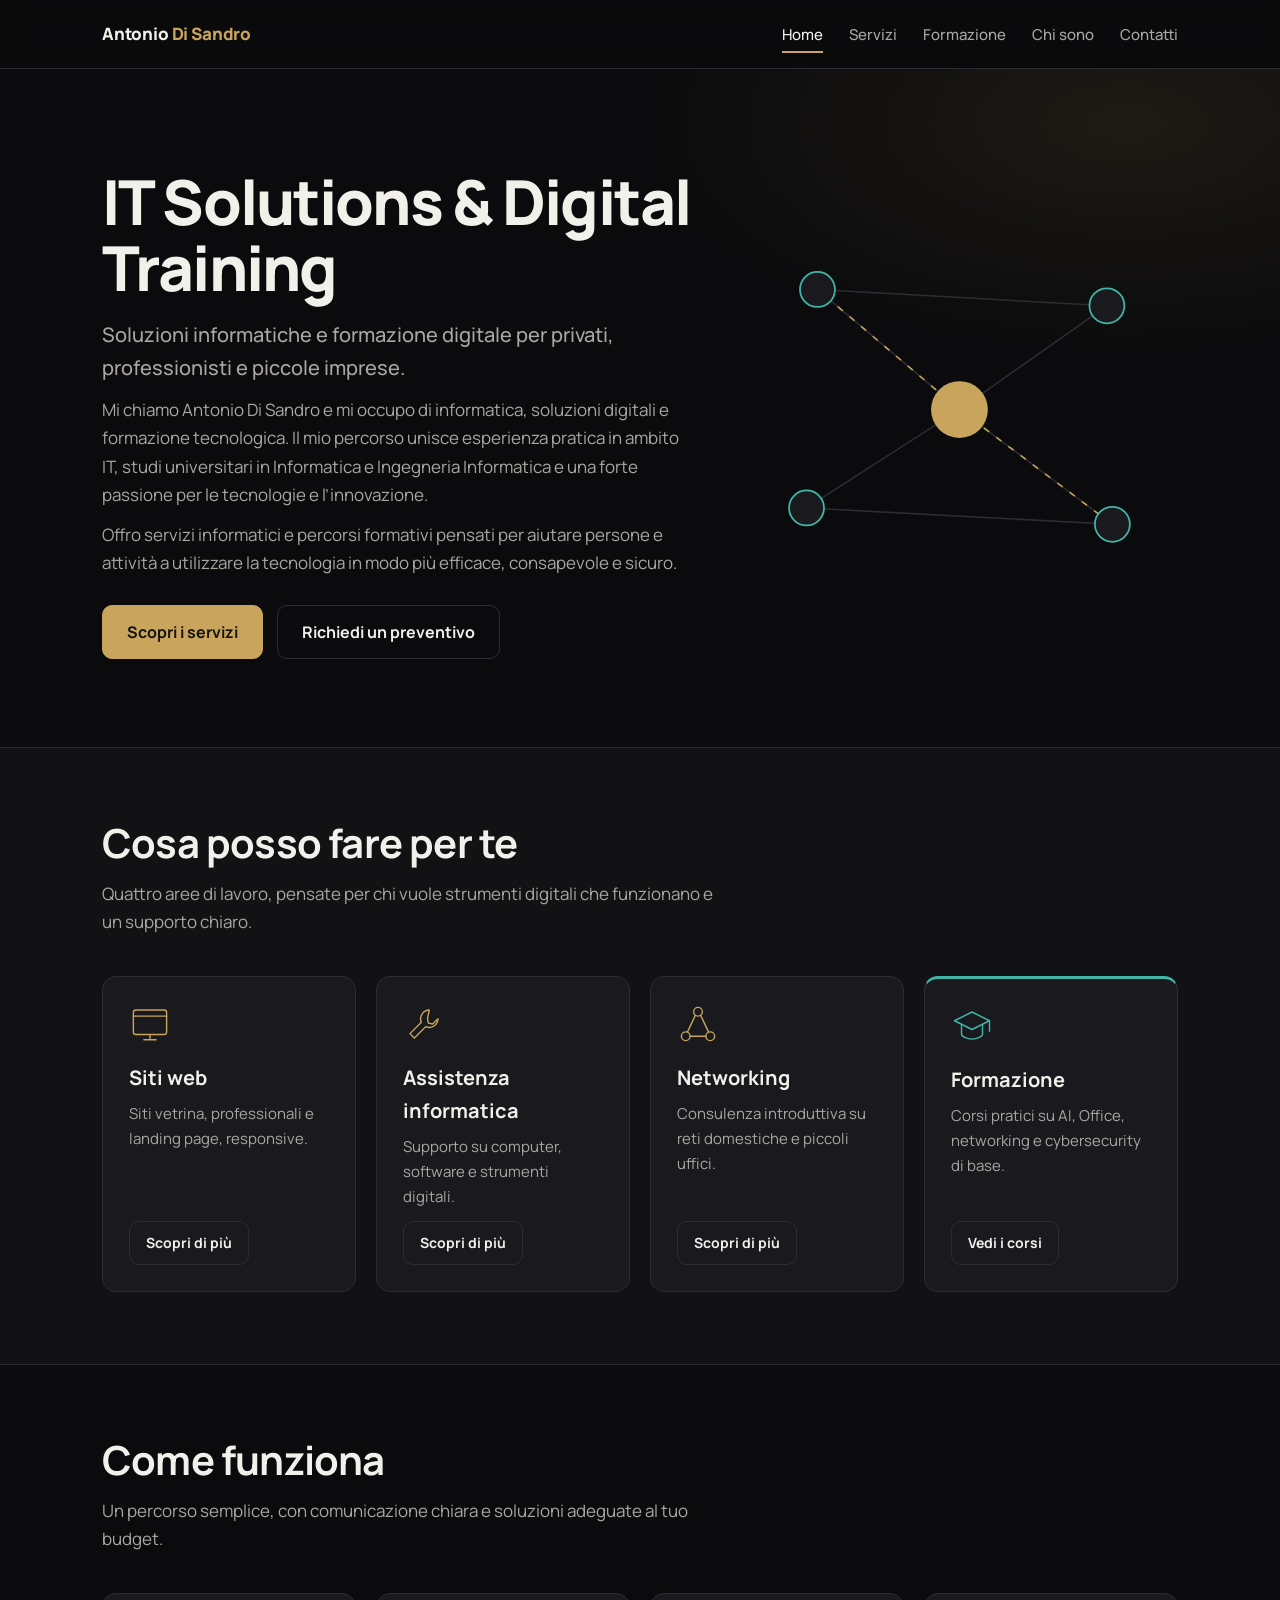
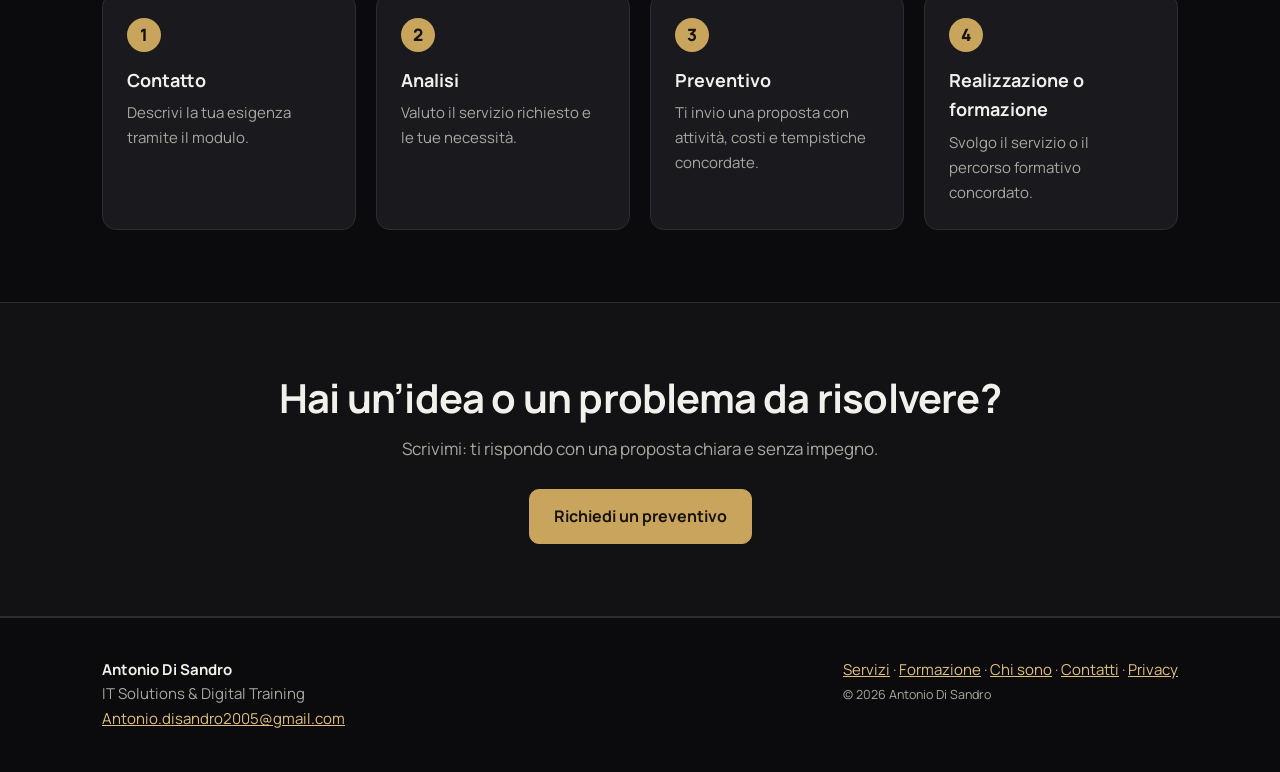
==== index.html @ de9bb0a2 "Add files via upload" ====
<!DOCTYPE html>
<html lang="it">
<head>
<meta charset="utf-8">
<meta name="viewport" content="width=device-width, initial-scale=1">
<title>Antonio Di Sandro | IT Solutions & Digital Training</title>
<meta name="description" content="Siti web, assistenza informatica, networking e corsi di formazione digitale per privati, professionisti e piccole imprese.">
<meta name="author" content="Antonio Di Sandro">
<meta property="og:title" content="Antonio Di Sandro | IT Solutions & Digital Training">
<meta property="og:description" content="Siti web, assistenza informatica, networking e corsi di formazione digitale per privati, professionisti e piccole imprese.">
<meta property="og:type" content="website">
<meta name="theme-color" content="#0b0b0d">
<link rel="preconnect" href="https://fonts.googleapis.com"><link rel="preconnect" href="https://fonts.gstatic.com" crossorigin>
<link href="https://fonts.googleapis.com/css2?family=Manrope:wght@400;500;700;800&display=swap" rel="stylesheet">
<link rel="stylesheet" href="style.css">
</head>
<body>
<header><div class="wrap nav">
<a class="logo" href="index.html">Antonio <span>Di Sandro</span></a>
<nav aria-label="Principale"><button class="menu-btn" id="menuBtn" aria-expanded="false" aria-controls="menu">Menu</button>
<ul id="menu">
<li><a href="index.html" aria-current="page">Home</a></li><li><a href="servizi.html" >Servizi</a></li><li><a href="formazione.html" >Formazione</a></li><li><a href="chi-sono.html" >Chi sono</a></li><li><a href="contatti.html" >Contatti</a></li>
</ul></nav></div></header>
<main>
<div class="hero"><div class="wrap grid">
<div class="intro">
<h1>IT Solutions &amp; Digital Training</h1>
<p class="sub">Soluzioni informatiche e formazione digitale per privati, professionisti e piccole imprese.</p>
<p>Mi chiamo Antonio Di Sandro e mi occupo di informatica, soluzioni digitali e formazione tecnologica. Il mio percorso unisce esperienza pratica in ambito IT, studi universitari in Informatica e Ingegneria Informatica e una forte passione per le tecnologie e l’innovazione.</p>
<p>Offro servizi informatici e percorsi formativi pensati per aiutare persone e attività a utilizzare la tecnologia in modo più efficace, consapevole e sicuro.</p>
<div class="cta"><a class="btn btn-primary" href="servizi.html">Scopri i servizi</a><a class="btn btn-ghost" href="contatti.html">Richiedi un preventivo</a></div>
</div>
<div class="net-wrap" aria-hidden="true"><svg class="net" viewBox="0 0 400 360"><line x1="200" y1="180" x2="70" y2="70"/><line x1="200" y1="180" x2="335" y2="85"/><line x1="200" y1="180" x2="60" y2="270"/><line x1="200" y1="180" x2="340" y2="285"/><line class="hot" x1="200" y1="180" x2="70" y2="70"/><line class="hot" x1="200" y1="180" x2="340" y2="285"/><line x1="70" y1="70" x2="335" y2="85"/><line x1="60" y1="270" x2="340" y2="285"/><circle cx="70" cy="70" r="16"/><circle cx="335" cy="85" r="16"/><circle cx="60" cy="270" r="16"/><circle cx="340" cy="285" r="16"/><circle class="core" cx="200" cy="180" r="26"/></svg></div>
</div></div>
<section class="alt"><div class="wrap"><h2>Cosa posso fare per te</h2><p class="lead">Quattro aree di lavoro, pensate per chi vuole strumenti digitali che funzionano e un supporto chiaro.</p>
<div class="cards">
<article class="card"><div class="ico"><svg viewBox="0 0 48 48"><rect x="5" y="8" width="38" height="28" rx="3"/><path d="M5 15h38M17 42h14M24 36v6"/></svg></div><h3>Siti web</h3><p>Siti vetrina, professionali e landing page, responsive.</p><a class="btn btn-sm btn-ghost" href="servizi.html#web">Scopri di più</a></article>
<article class="card"><div class="ico"><svg viewBox="0 0 48 48"><path d="M30 8a10 10 0 0 0-9 14L8 35l5 5 13-13a10 10 0 0 0 14-9l-6 6-5-1-1-5z"/></svg></div><h3>Assistenza informatica</h3><p>Supporto su computer, software e strumenti digitali.</p><a class="btn btn-sm btn-ghost" href="servizi.html#assistenza">Scopri di più</a></article>
<article class="card"><div class="ico"><svg viewBox="0 0 48 48"><circle cx="24" cy="10" r="5"/><circle cx="10" cy="38" r="5"/><circle cx="38" cy="38" r="5"/><path d="M21 14 12 33M27 14l9 19M15 38h18"/></svg></div><h3>Networking</h3><p>Consulenza introduttiva su reti domestiche e piccoli uffici.</p><a class="btn btn-sm btn-ghost" href="servizi.html#networking">Scopri di più</a></article>
<article class="card course"><div class="ico"><svg viewBox="0 0 48 48"><path d="M24 8 4 18l20 10 20-10z"/><path d="M12 23v10c0 3 6 6 12 6s12-3 12-6V23M44 18v12"/></svg></div><h3>Formazione</h3><p>Corsi pratici su AI, Office, networking e cybersecurity di base.</p><a class="btn btn-sm btn-ghost" href="formazione.html">Vedi i corsi</a></article>
</div></div></section>
<section><div class="wrap"><h2>Come funziona</h2><p class="lead">Un percorso semplice, con comunicazione chiara e soluzioni adeguate al tuo budget.</p><ol class="steps"><li><h3>Contatto</h3><p>Descrivi la tua esigenza tramite il modulo.</p></li><li><h3>Analisi</h3><p>Valuto il servizio richiesto e le tue necessità.</p></li><li><h3>Preventivo</h3><p>Ti invio una proposta con attività, costi e tempistiche concordate.</p></li><li><h3>Realizzazione o formazione</h3><p>Svolgo il servizio o il percorso formativo concordato.</p></li></ol></div></section>
<section class="alt band"><div class="wrap"><h2>Hai un’idea o un problema da risolvere?</h2><p class="lead">Scrivimi: ti rispondo con una proposta chiara e senza impegno.</p><a class="btn btn-primary" href="contatti.html">Richiedi un preventivo</a></div></section>
</main>
<footer><div class="wrap foot">
<div><b style="color:var(--text)">Antonio Di Sandro</b><br>IT Solutions &amp; Digital Training<br><a href="mailto:Antonio.disandro2005@gmail.com">Antonio.disandro2005@gmail.com</a></div>
<div><a href="servizi.html">Servizi</a> · <a href="formazione.html">Formazione</a> · <a href="chi-sono.html">Chi sono</a> · <a href="contatti.html">Contatti</a> · <a href="contatti.html#privacy">Privacy</a><br><!-- Aggiungere qui P.IVA / dati fiscali quando disponibili --><small>© <span id="y"></span> Antonio Di Sandro</small></div>
</div></footer>
<script src="script.js"></script>
</body>
</html>
---- style.css ----
:root{--bg:#0b0b0d;--bg2:#121215;--card:#1a1a1e;--line:#2c2c33;--text:#f2f0eb;--muted:#a9a7a0;--gold:#c9a45c;--gold2:#e0bf7e;--teal:#3fb6a8;--err:#ff8a80;--ok:#6fd49c;--r:14px}
*{box-sizing:border-box;margin:0}
html{scroll-behavior:smooth;scroll-padding-top:76px}
body{font-family:Manrope,system-ui,-apple-system,"Segoe UI",Roboto,sans-serif;background:var(--bg);color:var(--text);line-height:1.65;font-size:17px}
a{color:inherit}
.wrap{max-width:1120px;margin:0 auto;padding:0 22px}
:focus-visible{outline:2px solid var(--gold2);outline-offset:3px}
header{position:sticky;top:0;z-index:20;background:rgba(11,11,13,.92);backdrop-filter:blur(10px);border-bottom:1px solid var(--line)}
.nav{display:flex;align-items:center;justify-content:space-between;height:68px}
.logo{font-weight:800;text-decoration:none;letter-spacing:-.01em}
.logo span{color:var(--gold)}
nav ul{display:flex;gap:26px;list-style:none;padding:0}
nav a{text-decoration:none;color:var(--muted);font-size:15px;font-weight:500;padding:6px 0;border-bottom:2px solid transparent;transition:color .2s}
nav a:hover{color:var(--text)}
nav a[aria-current]{color:var(--text);border-color:var(--gold)}
.menu-btn{display:none;background:none;border:1px solid var(--line);color:var(--text);border-radius:10px;padding:8px 12px;font:inherit;cursor:pointer}
.btn{display:inline-block;padding:13px 24px;border-radius:10px;font:inherit;font-weight:700;font-size:16px;text-decoration:none;cursor:pointer;border:1px solid var(--gold);transition:transform .2s,background .2s}
.btn-primary{background:var(--gold);color:#16130c}
.btn-primary:hover{background:var(--gold2);transform:translateY(-1px)}
.btn-ghost{background:transparent;color:var(--text);border-color:var(--line)}
.btn-ghost:hover{border-color:var(--gold);color:var(--gold2)}
.btn-sm{padding:9px 16px;font-size:14px}
.btn:disabled{opacity:.6;cursor:wait}
.hero{padding:100px 0 88px;background:radial-gradient(800px 380px at 88% 8%,rgba(201,164,92,.10),transparent 60%),var(--bg)}
.hero .grid{display:grid;grid-template-columns:1.15fr .85fr;gap:48px;align-items:center}
h1{font-size:clamp(36px,6vw,62px);line-height:1.06;letter-spacing:-.03em;font-weight:800}
.sub{font-size:20px;color:var(--gold2);margin:18px 0 22px;font-weight:500}
.intro p{color:var(--muted);max-width:60ch;margin-bottom:12px}
.cta{display:flex;gap:14px;flex-wrap:wrap;margin-top:28px}
.net{width:100%;height:auto}
.net line{stroke:var(--line);stroke-width:1.4}
.net .hot{stroke:var(--gold);stroke-dasharray:6 8;animation:flow 2.6s linear infinite}
.net circle{fill:var(--card);stroke:var(--teal);stroke-width:1.6}
.net .core{fill:var(--gold);stroke:none}
@keyframes flow{to{stroke-dashoffset:-28}}
.page-title{padding:70px 0 10px}
section{padding:72px 0}
.alt{background:var(--bg2);border-top:1px solid var(--line);border-bottom:1px solid var(--line)}
h2{font-size:clamp(28px,4vw,40px);letter-spacing:-.02em;line-height:1.15;margin-bottom:14px}
.lead{color:var(--muted);max-width:62ch;margin-bottom:40px}
.cards{display:grid;grid-template-columns:repeat(auto-fit,minmax(250px,1fr));gap:20px}
.card{background:var(--card);border:1px solid var(--line);border-radius:var(--r);padding:26px;display:flex;flex-direction:column;transition:border-color .25s,transform .25s}
.card:hover{border-color:var(--gold);transform:translateY(-3px)}
.course{border-top:3px solid var(--teal)}
.course:hover{border-color:var(--teal)}
.course .ico{color:var(--teal)}
.ico{width:42px;height:42px;margin-bottom:16px;color:var(--gold)}
.ico svg{width:100%;height:100%;fill:none;stroke:currentColor;stroke-width:1.6;stroke-linecap:round;stroke-linejoin:round}
.card h3{font-size:20px;margin-bottom:8px}
.card p{color:var(--muted);font-size:15px;margin-bottom:12px}
.card ul{padding-left:18px;color:var(--muted);font-size:14.5px;margin-bottom:18px}
.card li{margin-bottom:4px}
.card .btn{margin-top:auto;align-self:flex-start}
.note{font-size:13.5px;color:var(--muted);border-left:2px solid var(--gold);padding-left:12px;margin-bottom:16px}
.about{display:grid;grid-template-columns:1fr 1fr;gap:48px;align-items:start}
.about p{color:var(--muted);margin-bottom:14px}
.facts{list-style:none;padding:0;display:grid;gap:12px}
.facts li{background:var(--card);border:1px solid var(--line);border-radius:var(--r);padding:16px 18px;font-size:15px}
.facts b{display:block}.facts span{color:var(--muted)}
.steps{display:grid;grid-template-columns:repeat(auto-fit,minmax(220px,1fr));gap:20px;counter-reset:s;list-style:none;padding:0}
.steps li{counter-increment:s;background:var(--card);border:1px solid var(--line);border-radius:var(--r);padding:24px}
.steps li::before{content:counter(s);display:grid;place-items:center;width:34px;height:34px;border-radius:50%;background:var(--gold);color:#16130c;font-weight:800;margin-bottom:14px}
.steps h3{font-size:18px;margin-bottom:6px}.steps p{color:var(--muted);font-size:15px}
.trust{margin-top:26px;color:var(--muted);font-size:15px}
.band{text-align:center}.band .lead{margin:0 auto 26px}
.formbox{background:var(--card);border:1px solid var(--line);border-radius:var(--r);padding:32px;max-width:760px}
.row{display:grid;grid-template-columns:1fr 1fr;gap:18px}
.field{margin-bottom:18px}
label{display:block;font-size:14px;font-weight:700;margin-bottom:6px}
label small{font-weight:400;color:var(--muted)}
input,select,textarea{width:100%;font:inherit;font-size:16px;color:var(--text);background:var(--bg);border:1px solid var(--line);border-radius:10px;padding:12px 14px}
input:focus,select:focus,textarea:focus{border-color:var(--gold);outline:none;box-shadow:0 0 0 3px rgba(201,164,92,.25)}
textarea{min-height:130px;resize:vertical}
.invalid{border-color:var(--err)}
.err{color:var(--err);font-size:13.5px;margin-top:5px}
.check{display:flex;gap:10px;align-items:flex-start;font-size:14.5px;color:var(--muted)}
.check input{width:auto;margin-top:5px}.check label{font-weight:400;margin:0}
.check a,footer a,.link{color:var(--gold2)}
.hp{position:absolute;left:-9999px;height:0;overflow:hidden}
.actions{display:flex;gap:12px;flex-wrap:wrap;margin-top:22px}
.status{margin-top:18px;padding:14px 16px;border-radius:10px;font-size:15px;display:none}
.status.ok{display:block;background:rgba(111,212,156,.1);border:1px solid var(--ok);color:var(--ok)}
.status.ko{display:block;background:rgba(255,138,128,.1);border:1px solid var(--err);color:var(--err)}
#privacy p,#privacy li{color:var(--muted);font-size:15px;margin-bottom:8px;max-width:78ch}
#privacy h2{font-size:26px}#privacy ul{padding-left:20px}
footer{border-top:1px solid var(--line);padding:40px 0;color:var(--muted);font-size:15px}
.foot{display:flex;justify-content:space-between;gap:24px;flex-wrap:wrap}
@media(max-width:860px){
.hero .grid,.about{grid-template-columns:1fr}.net-wrap{display:none}.hero{padding:64px 0 56px}
.menu-btn{display:block}
nav ul{display:none;position:absolute;top:68px;left:0;right:0;flex-direction:column;gap:0;background:var(--bg);border-bottom:1px solid var(--line);padding:8px 22px}
nav ul.open{display:flex}nav li a{display:block;padding:12px 0}
.row{grid-template-columns:1fr}.formbox{padding:22px}section{padding:56px 0}}
@media(prefers-reduced-motion:reduce){*{animation:none!important;transition:none!important}html{scroll-behavior:auto}}
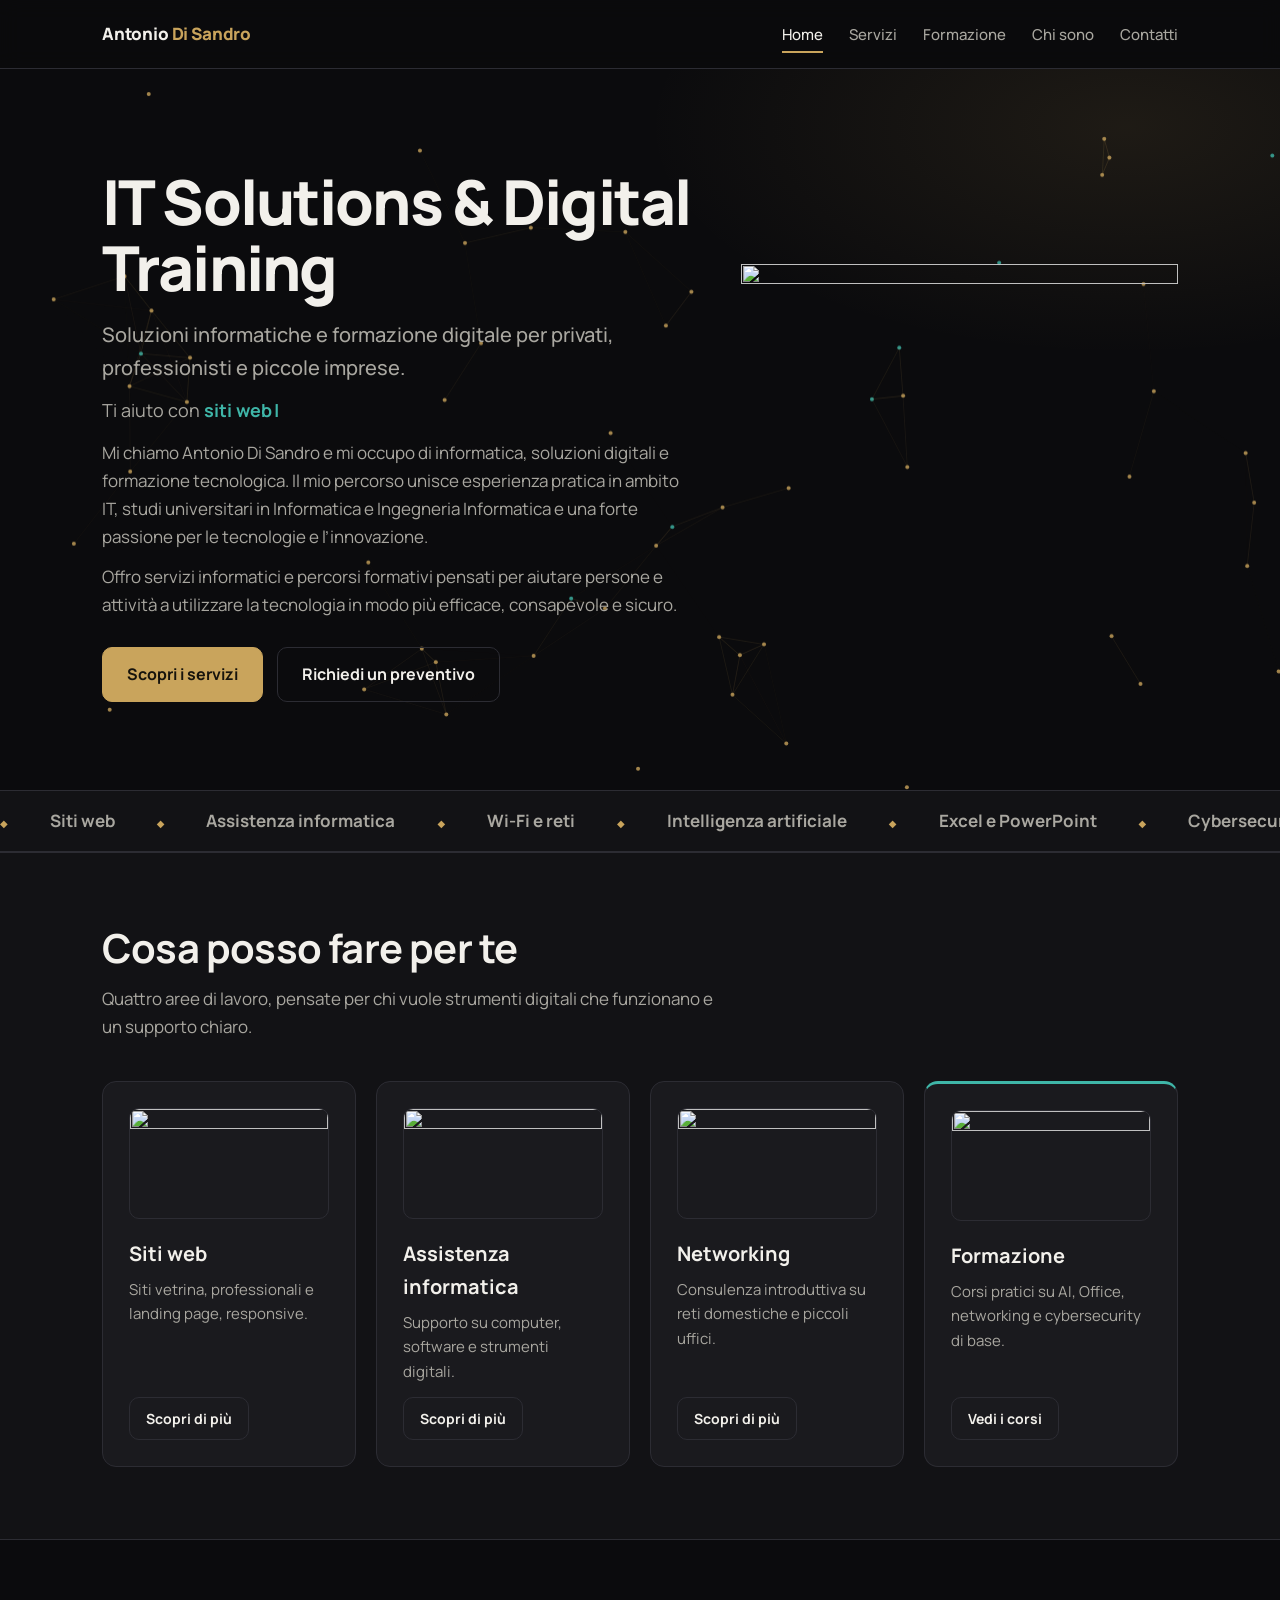
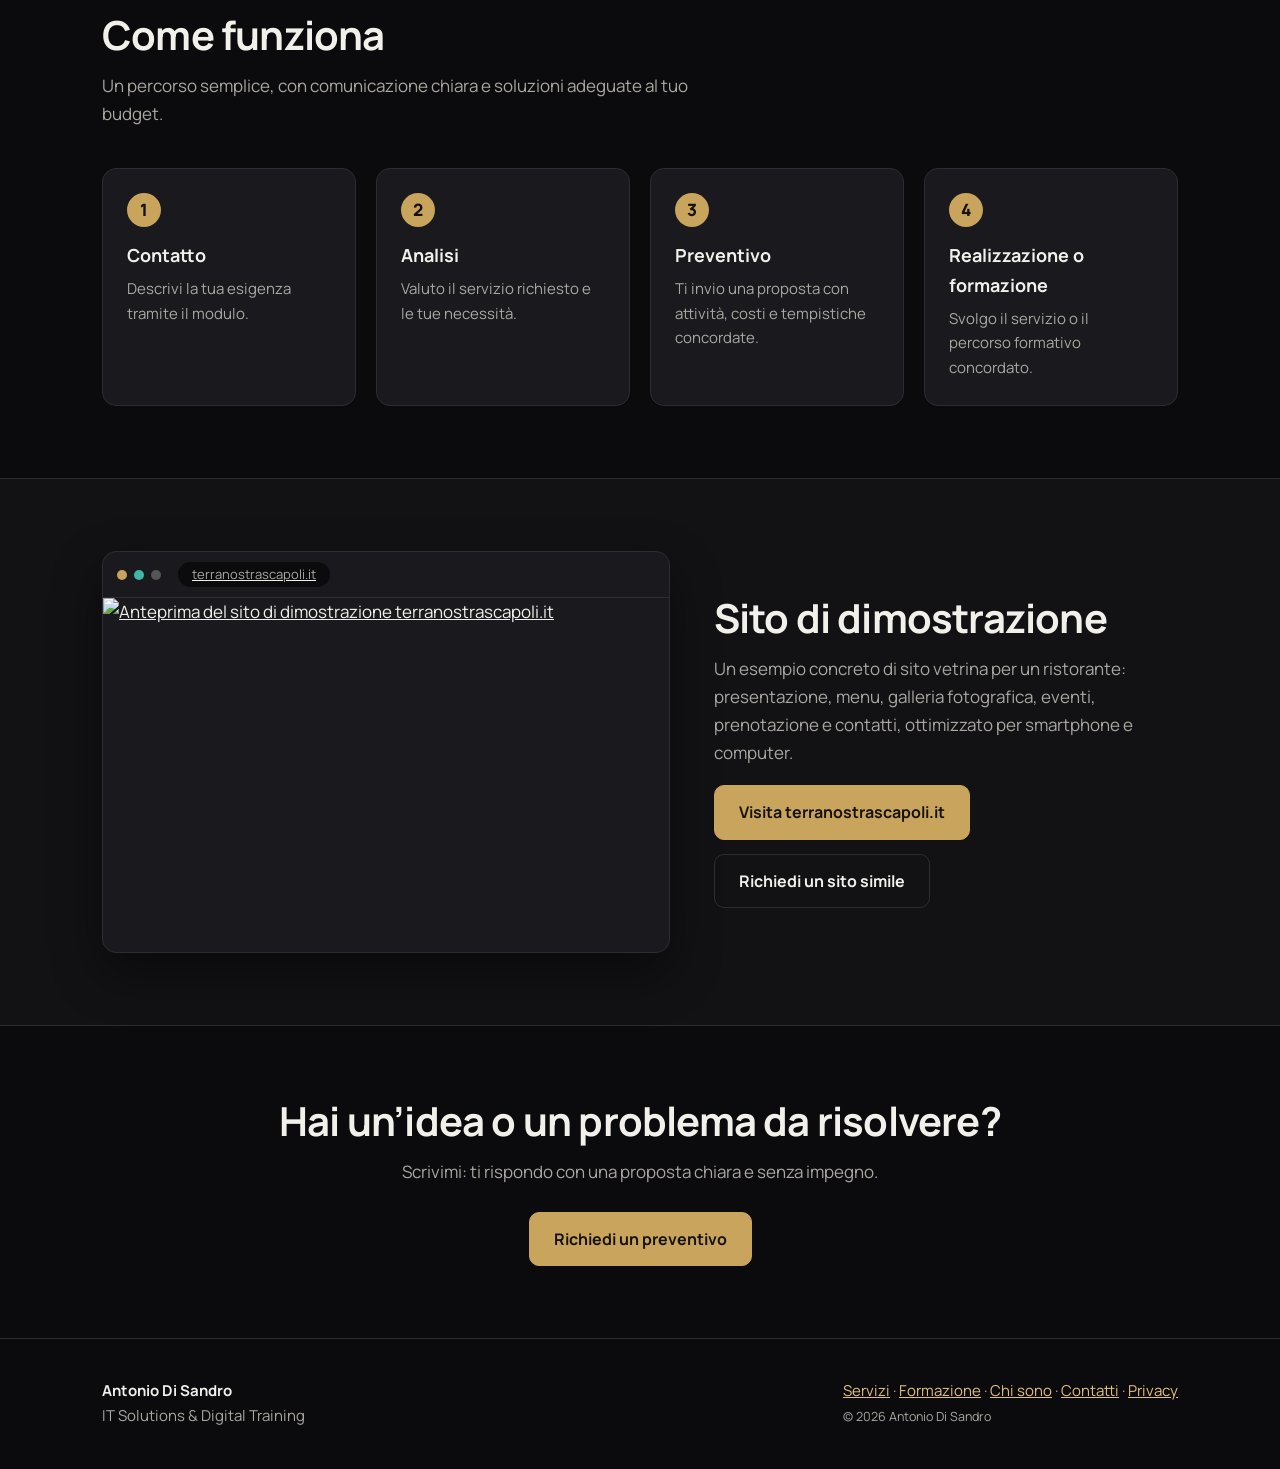
==== commit 9be598f9: "Add files via upload" ====
--- a/index.html
+++ b/index.html
@@ -22,30 +22,38 @@
 <li><a href="index.html" aria-current="page">Home</a></li><li><a href="servizi.html" >Servizi</a></li><li><a href="formazione.html" >Formazione</a></li><li><a href="chi-sono.html" >Chi sono</a></li><li><a href="contatti.html" >Contatti</a></li>
 </ul></nav></div></header>
 <main>
-<div class="hero"><div class="wrap grid">
+<div class="hero"><canvas id="bg" aria-hidden="true"></canvas><div class="wrap grid">
 <div class="intro">
 <h1>IT Solutions &amp; Digital Training</h1>
 <p class="sub">Soluzioni informatiche e formazione digitale per privati, professionisti e piccole imprese.</p>
+<p class="rot">Ti aiuto con <b id="rot"></b></p>
 <p>Mi chiamo Antonio Di Sandro e mi occupo di informatica, soluzioni digitali e formazione tecnologica. Il mio percorso unisce esperienza pratica in ambito IT, studi universitari in Informatica e Ingegneria Informatica e una forte passione per le tecnologie e l’innovazione.</p>
 <p>Offro servizi informatici e percorsi formativi pensati per aiutare persone e attività a utilizzare la tecnologia in modo più efficace, consapevole e sicuro.</p>
 <div class="cta"><a class="btn btn-primary" href="servizi.html">Scopri i servizi</a><a class="btn btn-ghost" href="contatti.html">Richiedi un preventivo</a></div>
 </div>
-<div class="net-wrap" aria-hidden="true"><svg class="net" viewBox="0 0 400 360"><line x1="200" y1="180" x2="70" y2="70"/><line x1="200" y1="180" x2="335" y2="85"/><line x1="200" y1="180" x2="60" y2="270"/><line x1="200" y1="180" x2="340" y2="285"/><line class="hot" x1="200" y1="180" x2="70" y2="70"/><line class="hot" x1="200" y1="180" x2="340" y2="285"/><line x1="70" y1="70" x2="335" y2="85"/><line x1="60" y1="270" x2="340" y2="285"/><circle cx="70" cy="70" r="16"/><circle cx="335" cy="85" r="16"/><circle cx="60" cy="270" r="16"/><circle cx="340" cy="285" r="16"/><circle class="core" cx="200" cy="180" r="26"/></svg></div>
+<div class="net-wrap" aria-hidden="true"><img src="img/hero.svg" alt="" width="560" height="440"></div>
 </div></div>
+<div class="marquee" aria-hidden="true"><div class="track"><span>Siti web</span><span>Assistenza informatica</span><span>Wi-Fi e reti</span><span>Intelligenza artificiale</span><span>Excel e PowerPoint</span><span>Cybersecurity di base</span><span>TCP/IP</span><span>Password sicure</span><span>Backup dei dati</span><span>Prompt efficaci</span><span>Siti web</span><span>Assistenza informatica</span><span>Wi-Fi e reti</span><span>Intelligenza artificiale</span><span>Excel e PowerPoint</span><span>Cybersecurity di base</span><span>TCP/IP</span><span>Password sicure</span><span>Backup dei dati</span><span>Prompt efficaci</span></div></div>
 <section class="alt"><div class="wrap"><h2>Cosa posso fare per te</h2><p class="lead">Quattro aree di lavoro, pensate per chi vuole strumenti digitali che funzionano e un supporto chiaro.</p>
 <div class="cards">
-<article class="card"><div class="ico"><svg viewBox="0 0 48 48"><rect x="5" y="8" width="38" height="28" rx="3"/><path d="M5 15h38M17 42h14M24 36v6"/></svg></div><h3>Siti web</h3><p>Siti vetrina, professionali e landing page, responsive.</p><a class="btn btn-sm btn-ghost" href="servizi.html#web">Scopri di più</a></article>
-<article class="card"><div class="ico"><svg viewBox="0 0 48 48"><path d="M30 8a10 10 0 0 0-9 14L8 35l5 5 13-13a10 10 0 0 0 14-9l-6 6-5-1-1-5z"/></svg></div><h3>Assistenza informatica</h3><p>Supporto su computer, software e strumenti digitali.</p><a class="btn btn-sm btn-ghost" href="servizi.html#assistenza">Scopri di più</a></article>
-<article class="card"><div class="ico"><svg viewBox="0 0 48 48"><circle cx="24" cy="10" r="5"/><circle cx="10" cy="38" r="5"/><circle cx="38" cy="38" r="5"/><path d="M21 14 12 33M27 14l9 19M15 38h18"/></svg></div><h3>Networking</h3><p>Consulenza introduttiva su reti domestiche e piccoli uffici.</p><a class="btn btn-sm btn-ghost" href="servizi.html#networking">Scopri di più</a></article>
-<article class="card course"><div class="ico"><svg viewBox="0 0 48 48"><path d="M24 8 4 18l20 10 20-10z"/><path d="M12 23v10c0 3 6 6 12 6s12-3 12-6V23M44 18v12"/></svg></div><h3>Formazione</h3><p>Corsi pratici su AI, Office, networking e cybersecurity di base.</p><a class="btn btn-sm btn-ghost" href="formazione.html">Vedi i corsi</a></article>
+<article class="card"><img class="cimg" src="img/web.svg" alt="" loading="lazy" width="400" height="220"><h3>Siti web</h3><p>Siti vetrina, professionali e landing page, responsive.</p><a class="btn btn-sm btn-ghost" href="servizi.html#web">Scopri di più</a></article>
+<article class="card"><img class="cimg" src="img/assist.svg" alt="" loading="lazy" width="400" height="220"><h3>Assistenza informatica</h3><p>Supporto su computer, software e strumenti digitali.</p><a class="btn btn-sm btn-ghost" href="servizi.html#assistenza">Scopri di più</a></article>
+<article class="card"><img class="cimg" src="img/net.svg" alt="" loading="lazy" width="400" height="220"><h3>Networking</h3><p>Consulenza introduttiva su reti domestiche e piccoli uffici.</p><a class="btn btn-sm btn-ghost" href="servizi.html#networking">Scopri di più</a></article>
+<article class="card course"><img class="cimg" src="img/train.svg" alt="" loading="lazy" width="400" height="220"><h3>Formazione</h3><p>Corsi pratici su AI, Office, networking e cybersecurity di base.</p><a class="btn btn-sm btn-ghost" href="formazione.html">Vedi i corsi</a></article>
 </div></div></section>
 <section><div class="wrap"><h2>Come funziona</h2><p class="lead">Un percorso semplice, con comunicazione chiara e soluzioni adeguate al tuo budget.</p><ol class="steps"><li><h3>Contatto</h3><p>Descrivi la tua esigenza tramite il modulo.</p></li><li><h3>Analisi</h3><p>Valuto il servizio richiesto e le tue necessità.</p></li><li><h3>Preventivo</h3><p>Ti invio una proposta con attività, costi e tempistiche concordate.</p></li><li><h3>Realizzazione o formazione</h3><p>Svolgo il servizio o il percorso formativo concordato.</p></li></ol></div></section>
-<section class="alt band"><div class="wrap"><h2>Hai un’idea o un problema da risolvere?</h2><p class="lead">Scrivimi: ti rispondo con una proposta chiara e senza impegno.</p><a class="btn btn-primary" href="contatti.html">Richiedi un preventivo</a></div></section>
+<section class="alt" id="demo"><div class="wrap demo">
+<a class="browser" href="https://terranostrascapoli.it" target="_blank" rel="noopener" aria-label="Apri terranostrascapoli.it"><div class="bar"><i></i><i></i><i></i><span>terranostrascapoli.it</span></div><img src="https://terranostrascapoli.it/caption%281%29.jpg" alt="Anteprima del sito di dimostrazione terranostrascapoli.it" loading="lazy" onerror="this.onerror=null;this.src='img/web.svg'"></a>
+<div><h2>Sito di dimostrazione</h2><p class="lead" style="margin-bottom:18px">Un esempio concreto di sito vetrina per un ristorante: presentazione, menu, galleria fotografica, eventi, prenotazione e contatti, ottimizzato per smartphone e computer.</p>
+<div class="cta" style="margin-top:0"><a class="btn btn-primary" href="https://terranostrascapoli.it" target="_blank" rel="noopener">Visita terranostrascapoli.it</a><a class="btn btn-ghost" href="contatti.html?servizio=Realizzazione%20siti%20web">Richiedi un sito simile</a></div></div>
+</div></section>
+<section class="band"><div class="wrap"><h2>Hai un’idea o un problema da risolvere?</h2><p class="lead">Scrivimi: ti rispondo con una proposta chiara e senza impegno.</p><a class="btn btn-primary" href="contatti.html">Richiedi un preventivo</a></div></section>
 </main>
 <footer><div class="wrap foot">
-<div><b style="color:var(--text)">Antonio Di Sandro</b><br>IT Solutions &amp; Digital Training<br><a href="mailto:Antonio.disandro2005@gmail.com">Antonio.disandro2005@gmail.com</a></div>
+<div><b style="color:var(--text)">Antonio Di Sandro</b><br>IT Solutions &amp; Digital Training</div>
 <div><a href="servizi.html">Servizi</a> · <a href="formazione.html">Formazione</a> · <a href="chi-sono.html">Chi sono</a> · <a href="contatti.html">Contatti</a> · <a href="contatti.html#privacy">Privacy</a><br><!-- Aggiungere qui P.IVA / dati fiscali quando disponibili --><small>© <span id="y"></span> Antonio Di Sandro</small></div>
 </div></footer>
+<script src="effects.js" defer></script>
 <script src="script.js"></script>
 </body>
 </html>
--- a/style.css
+++ b/style.css
@@ -92,3 +92,23 @@
 nav ul.open{display:flex}nav li a{display:block;padding:12px 0}
 .row{grid-template-columns:1fr}.formbox{padding:22px}section{padding:56px 0}}
 @media(prefers-reduced-motion:reduce){*{animation:none!important;transition:none!important}html{scroll-behavior:auto}}
+
+.hero{position:relative;overflow:hidden}.hero canvas{position:absolute;inset:0;width:100%;height:100%}.hero .grid{position:relative;z-index:1}
+.cimg{width:100%;height:auto;display:block;border-radius:10px;margin-bottom:18px;border:1px solid var(--line)}
+.progress{position:fixed;top:0;left:0;height:3px;width:0;background:linear-gradient(90deg,var(--gold),var(--teal));z-index:50}
+.nav{transition:height .25s}header.small .nav{height:56px}
+.rot{font-size:18px;color:var(--muted);margin-bottom:18px;min-height:1.7em}.rot b{color:var(--teal)}.rot b::after{content:"|";margin-left:2px;animation:bl 1s steps(1) infinite}@keyframes bl{50%{opacity:0}}
+.reveal{opacity:0;transform:translateY(28px);transition:opacity .7s ease,transform .7s ease}.reveal.in{opacity:1;transform:none}
+.card{transition:border-color .25s,transform .2s ease-out}
+.marquee{overflow:hidden;border-top:1px solid var(--line);border-bottom:1px solid var(--line);background:var(--bg2);padding:16px 0}
+.track{display:flex;gap:42px;width:max-content;animation:mq 40s linear infinite;color:var(--muted);font-weight:700;white-space:nowrap}.track span::before{content:"◆";color:var(--gold);margin-right:42px;font-size:10px}
+.marquee:hover .track{animation-play-state:paused}@keyframes mq{to{transform:translateX(-50%)}}
+.net-wrap img{width:100%;height:auto;display:block}
+.photo{border-radius:var(--r);overflow:hidden;border:1px solid var(--line);margin-bottom:16px;max-width:320px}.photo img{width:100%;display:block;aspect-ratio:1;object-fit:cover}
+
+.demo{display:grid;grid-template-columns:1.1fr .9fr;gap:44px;align-items:center}
+.browser{display:block;border:1px solid var(--line);border-radius:var(--r);overflow:hidden;background:var(--card);box-shadow:0 20px 50px rgba(0,0,0,.45);transition:transform .3s,border-color .3s}.browser:hover{transform:translateY(-4px);border-color:var(--gold)}
+.bar{display:flex;align-items:center;gap:7px;padding:10px 14px;border-bottom:1px solid var(--line)}.bar i{width:10px;height:10px;border-radius:50%;background:#555}.bar i:first-child{background:var(--gold)}.bar i:nth-child(2){background:var(--teal)}
+.bar span{margin-left:10px;background:var(--bg);border-radius:20px;padding:2px 14px;font-size:13px;color:var(--muted)}
+.browser img{display:block;width:100%;aspect-ratio:16/10;object-fit:cover}
+@media(max-width:860px){.demo{grid-template-columns:1fr}}
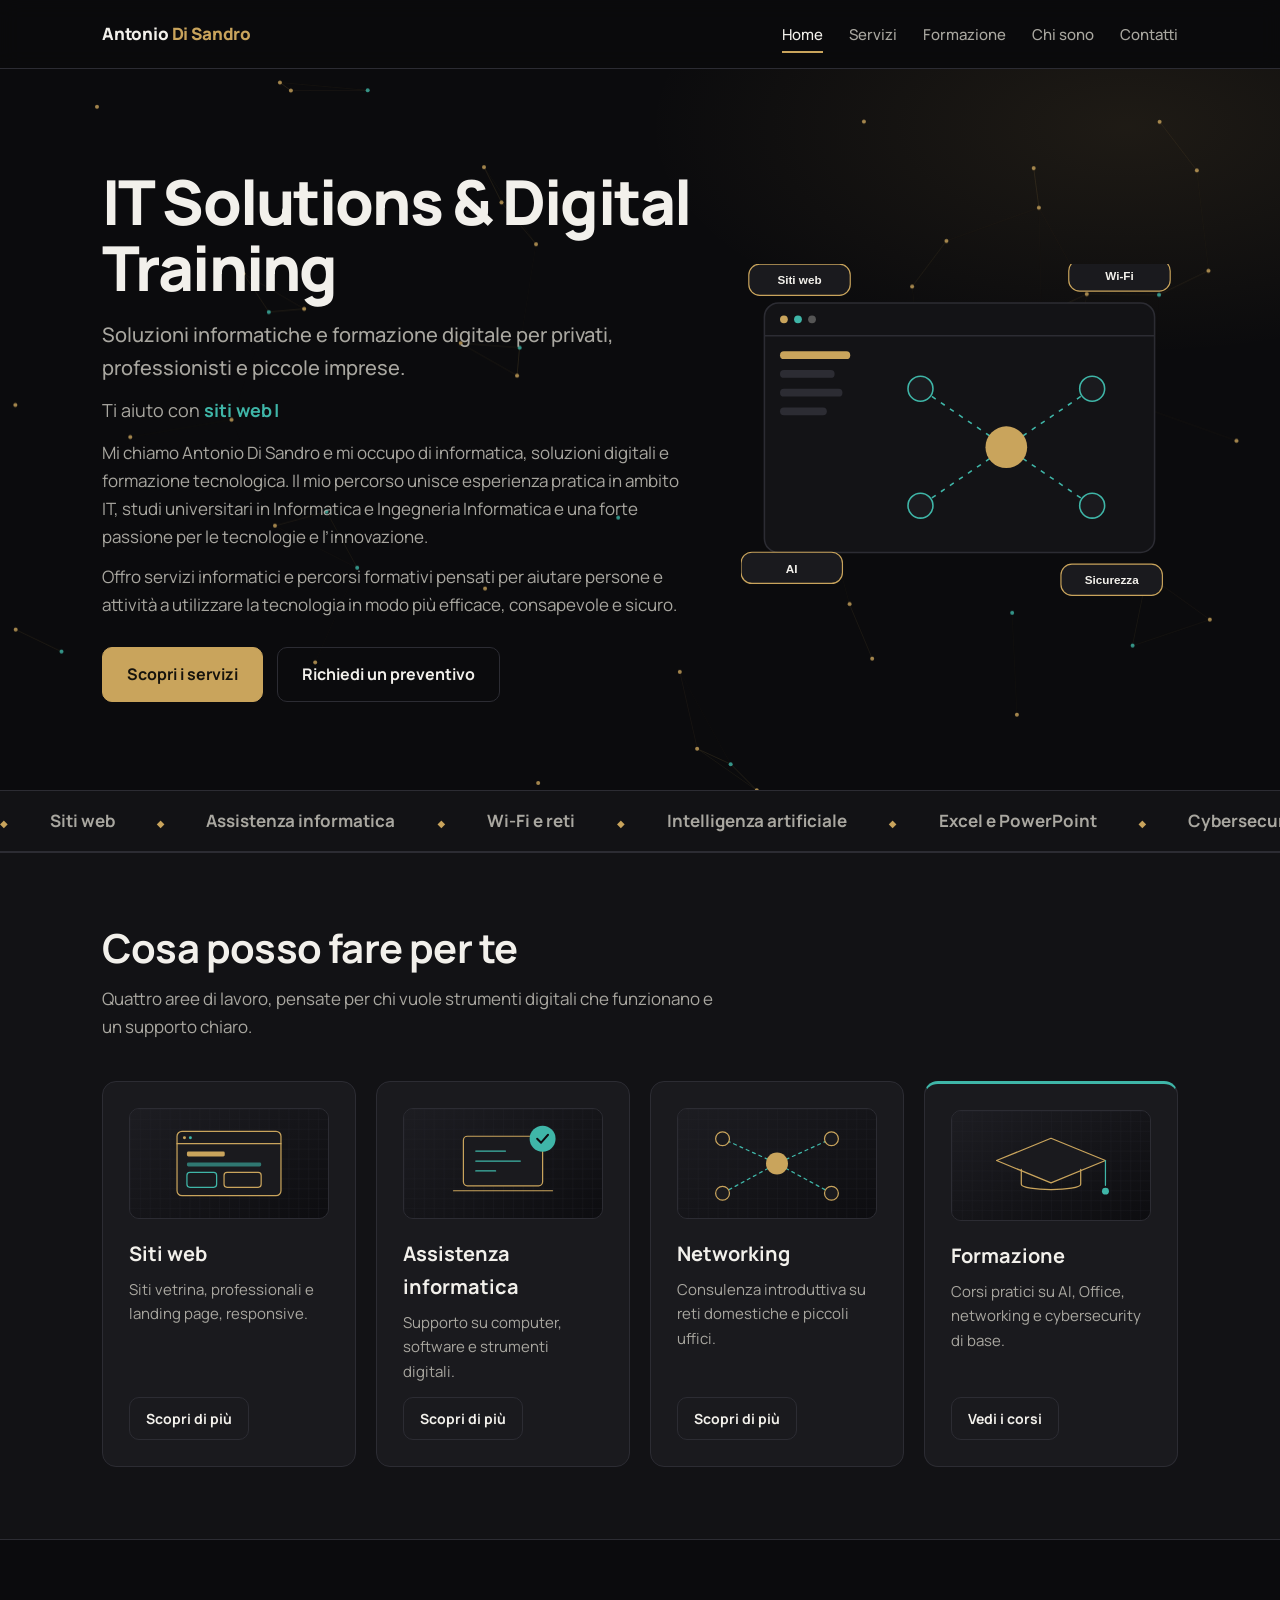
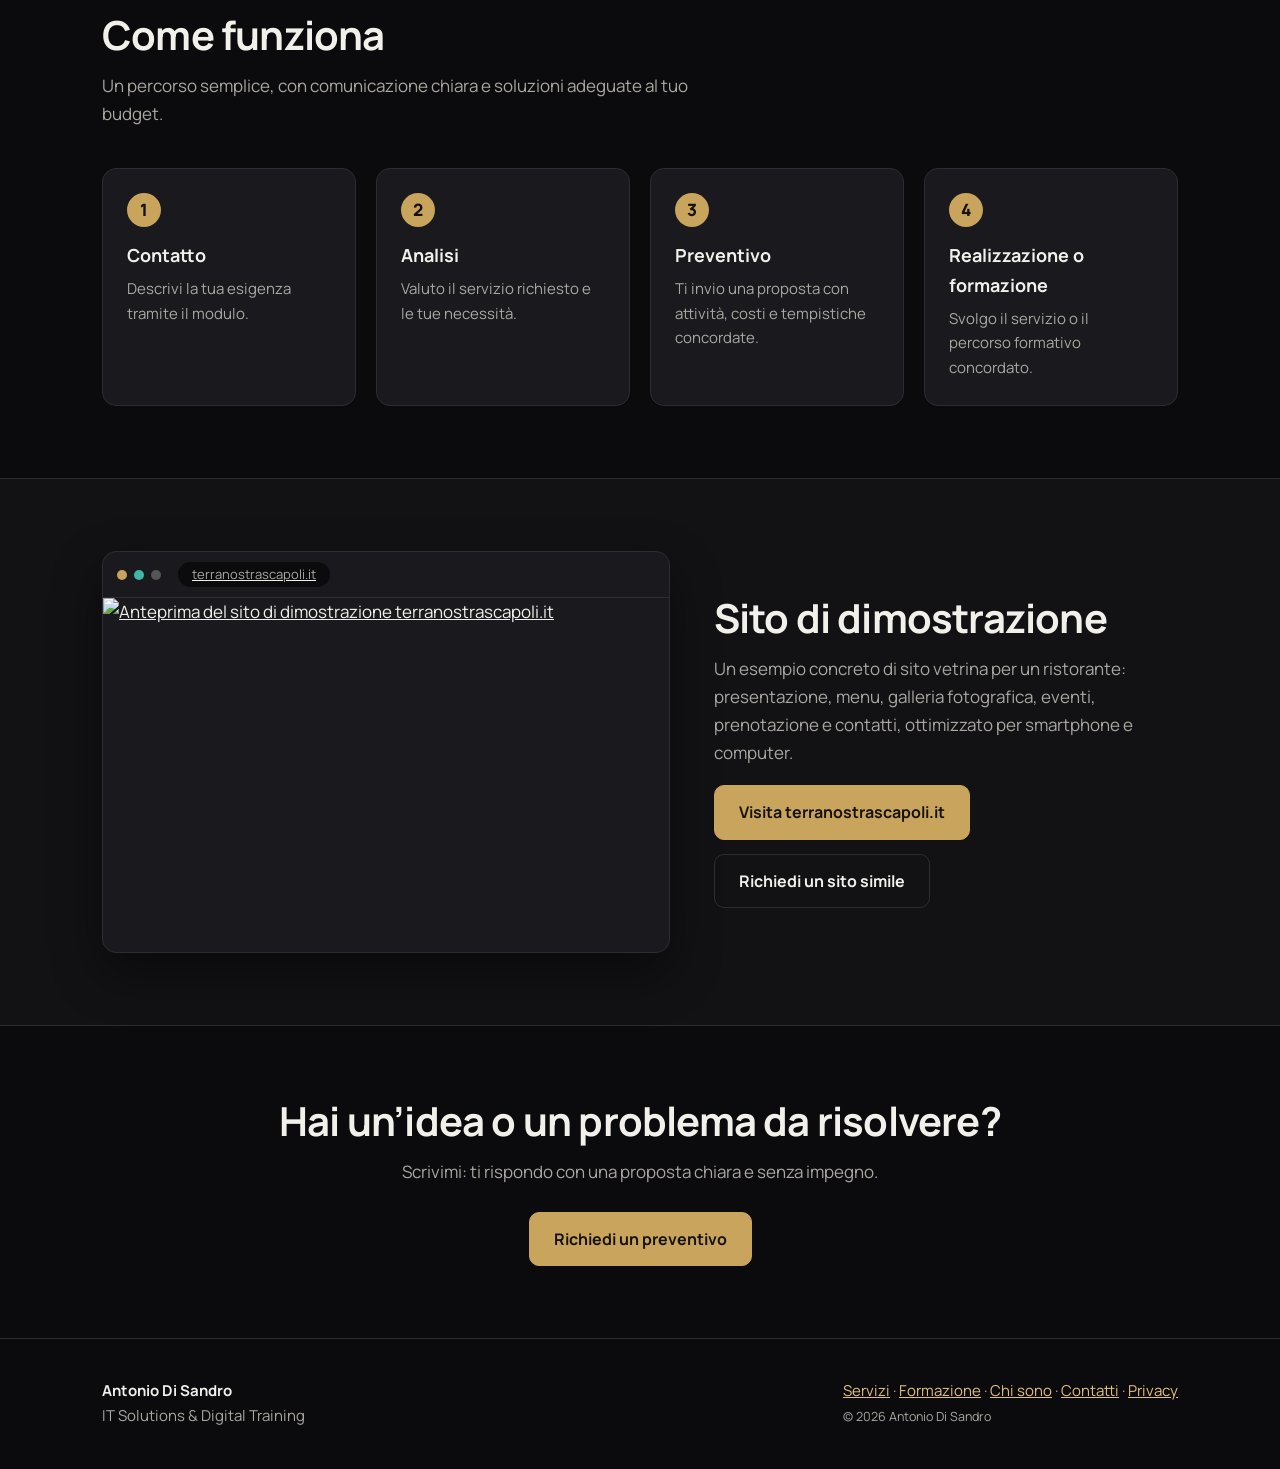
==== commit 9e0c9e7f: "Update index.html" ====
--- a/index.html
+++ b/index.html
@@ -31,15 +31,15 @@
 <p>Offro servizi informatici e percorsi formativi pensati per aiutare persone e attività a utilizzare la tecnologia in modo più efficace, consapevole e sicuro.</p>
 <div class="cta"><a class="btn btn-primary" href="servizi.html">Scopri i servizi</a><a class="btn btn-ghost" href="contatti.html">Richiedi un preventivo</a></div>
 </div>
-<div class="net-wrap" aria-hidden="true"><img src="img/hero.svg" alt="" width="560" height="440"></div>
+<div class="net-wrap" aria-hidden="true"><img src="hero.svg" alt="" width="560" height="440"></div>
 </div></div>
 <div class="marquee" aria-hidden="true"><div class="track"><span>Siti web</span><span>Assistenza informatica</span><span>Wi-Fi e reti</span><span>Intelligenza artificiale</span><span>Excel e PowerPoint</span><span>Cybersecurity di base</span><span>TCP/IP</span><span>Password sicure</span><span>Backup dei dati</span><span>Prompt efficaci</span><span>Siti web</span><span>Assistenza informatica</span><span>Wi-Fi e reti</span><span>Intelligenza artificiale</span><span>Excel e PowerPoint</span><span>Cybersecurity di base</span><span>TCP/IP</span><span>Password sicure</span><span>Backup dei dati</span><span>Prompt efficaci</span></div></div>
 <section class="alt"><div class="wrap"><h2>Cosa posso fare per te</h2><p class="lead">Quattro aree di lavoro, pensate per chi vuole strumenti digitali che funzionano e un supporto chiaro.</p>
 <div class="cards">
-<article class="card"><img class="cimg" src="img/web.svg" alt="" loading="lazy" width="400" height="220"><h3>Siti web</h3><p>Siti vetrina, professionali e landing page, responsive.</p><a class="btn btn-sm btn-ghost" href="servizi.html#web">Scopri di più</a></article>
-<article class="card"><img class="cimg" src="img/assist.svg" alt="" loading="lazy" width="400" height="220"><h3>Assistenza informatica</h3><p>Supporto su computer, software e strumenti digitali.</p><a class="btn btn-sm btn-ghost" href="servizi.html#assistenza">Scopri di più</a></article>
-<article class="card"><img class="cimg" src="img/net.svg" alt="" loading="lazy" width="400" height="220"><h3>Networking</h3><p>Consulenza introduttiva su reti domestiche e piccoli uffici.</p><a class="btn btn-sm btn-ghost" href="servizi.html#networking">Scopri di più</a></article>
-<article class="card course"><img class="cimg" src="img/train.svg" alt="" loading="lazy" width="400" height="220"><h3>Formazione</h3><p>Corsi pratici su AI, Office, networking e cybersecurity di base.</p><a class="btn btn-sm btn-ghost" href="formazione.html">Vedi i corsi</a></article>
+<article class="card"><img class="cimg" src="web.svg" alt="" loading="lazy" width="400" height="220"><h3>Siti web</h3><p>Siti vetrina, professionali e landing page, responsive.</p><a class="btn btn-sm btn-ghost" href="servizi.html#web">Scopri di più</a></article>
+<article class="card"><img class="cimg" src="assist.svg" alt="" loading="lazy" width="400" height="220"><h3>Assistenza informatica</h3><p>Supporto su computer, software e strumenti digitali.</p><a class="btn btn-sm btn-ghost" href="servizi.html#assistenza">Scopri di più</a></article>
+<article class="card"><img class="cimg" src="net.svg" alt="" loading="lazy" width="400" height="220"><h3>Networking</h3><p>Consulenza introduttiva su reti domestiche e piccoli uffici.</p><a class="btn btn-sm btn-ghost" href="servizi.html#networking">Scopri di più</a></article>
+<article class="card course"><img class="cimg" src="train.svg" alt="" loading="lazy" width="400" height="220"><h3>Formazione</h3><p>Corsi pratici su AI, Office, networking e cybersecurity di base.</p><a class="btn btn-sm btn-ghost" href="formazione.html">Vedi i corsi</a></article>
 </div></div></section>
 <section><div class="wrap"><h2>Come funziona</h2><p class="lead">Un percorso semplice, con comunicazione chiara e soluzioni adeguate al tuo budget.</p><ol class="steps"><li><h3>Contatto</h3><p>Descrivi la tua esigenza tramite il modulo.</p></li><li><h3>Analisi</h3><p>Valuto il servizio richiesto e le tue necessità.</p></li><li><h3>Preventivo</h3><p>Ti invio una proposta con attività, costi e tempistiche concordate.</p></li><li><h3>Realizzazione o formazione</h3><p>Svolgo il servizio o il percorso formativo concordato.</p></li></ol></div></section>
 <section class="alt" id="demo"><div class="wrap demo">
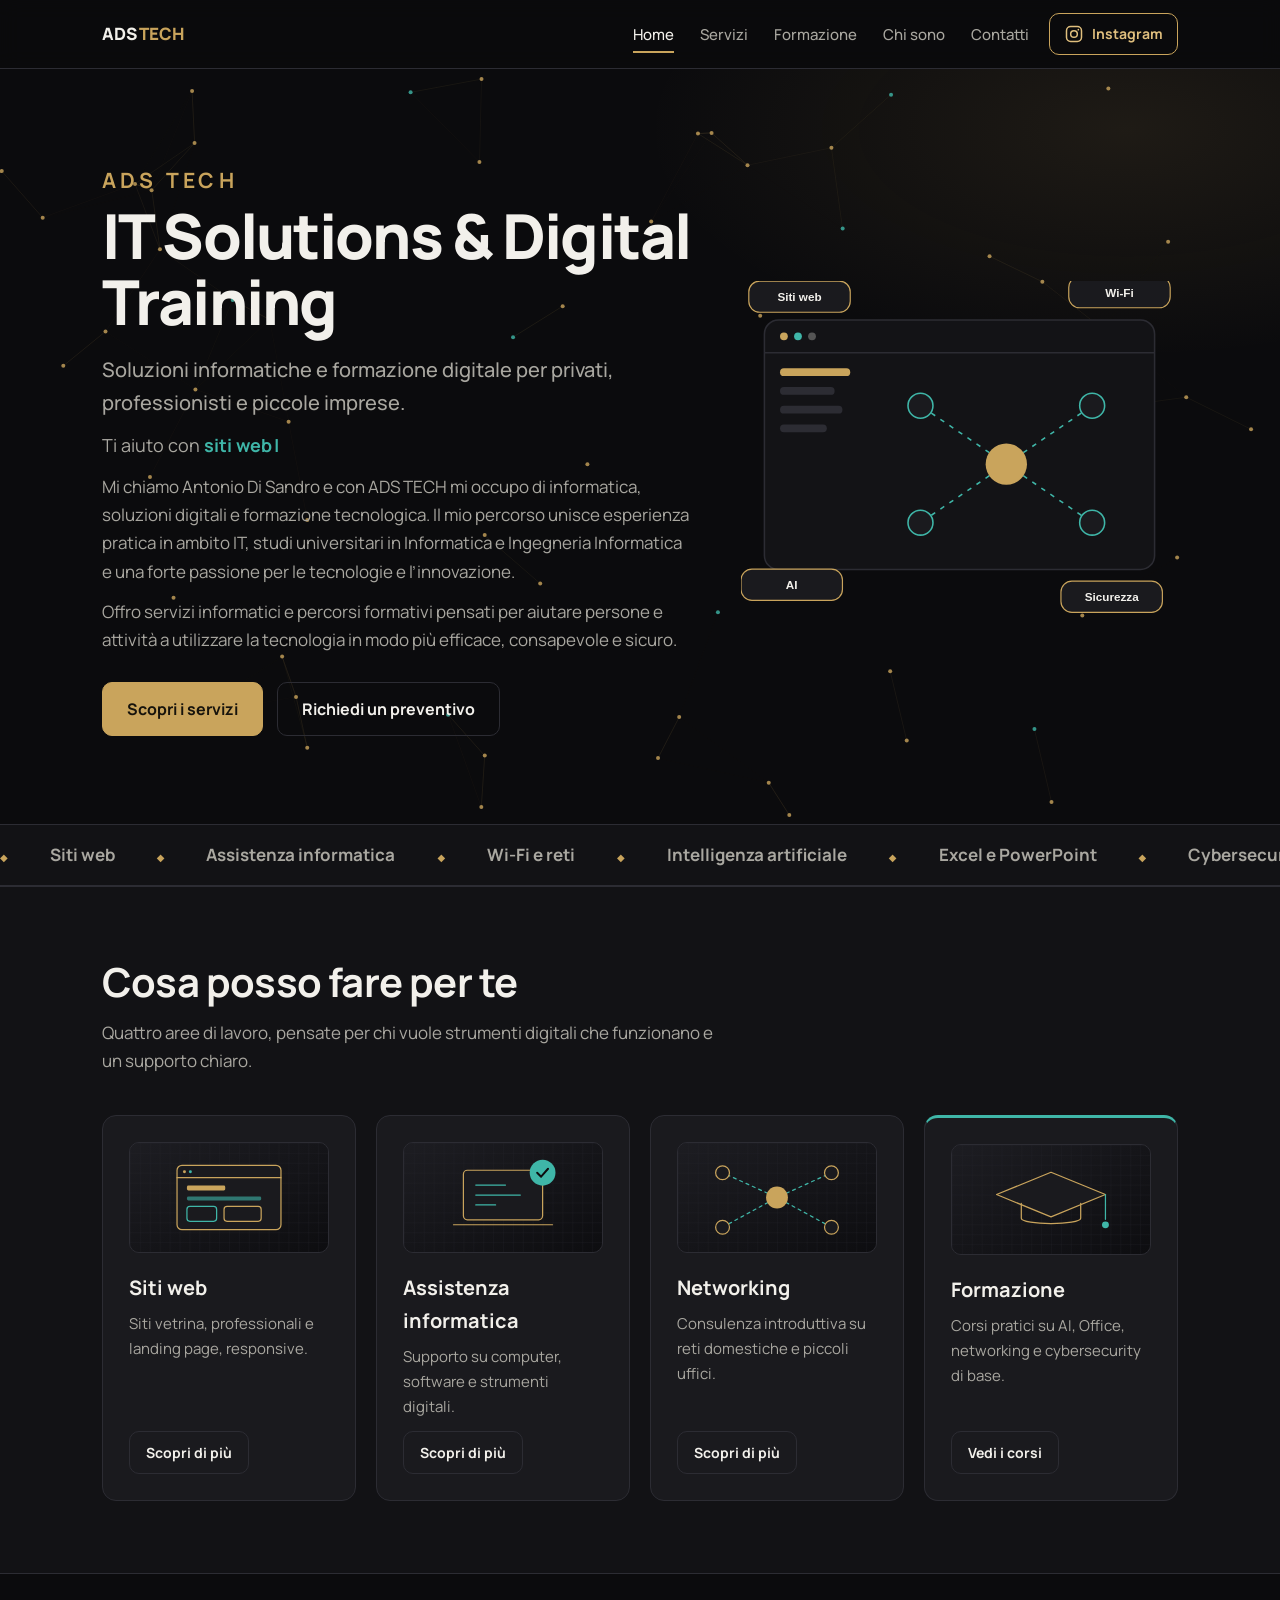
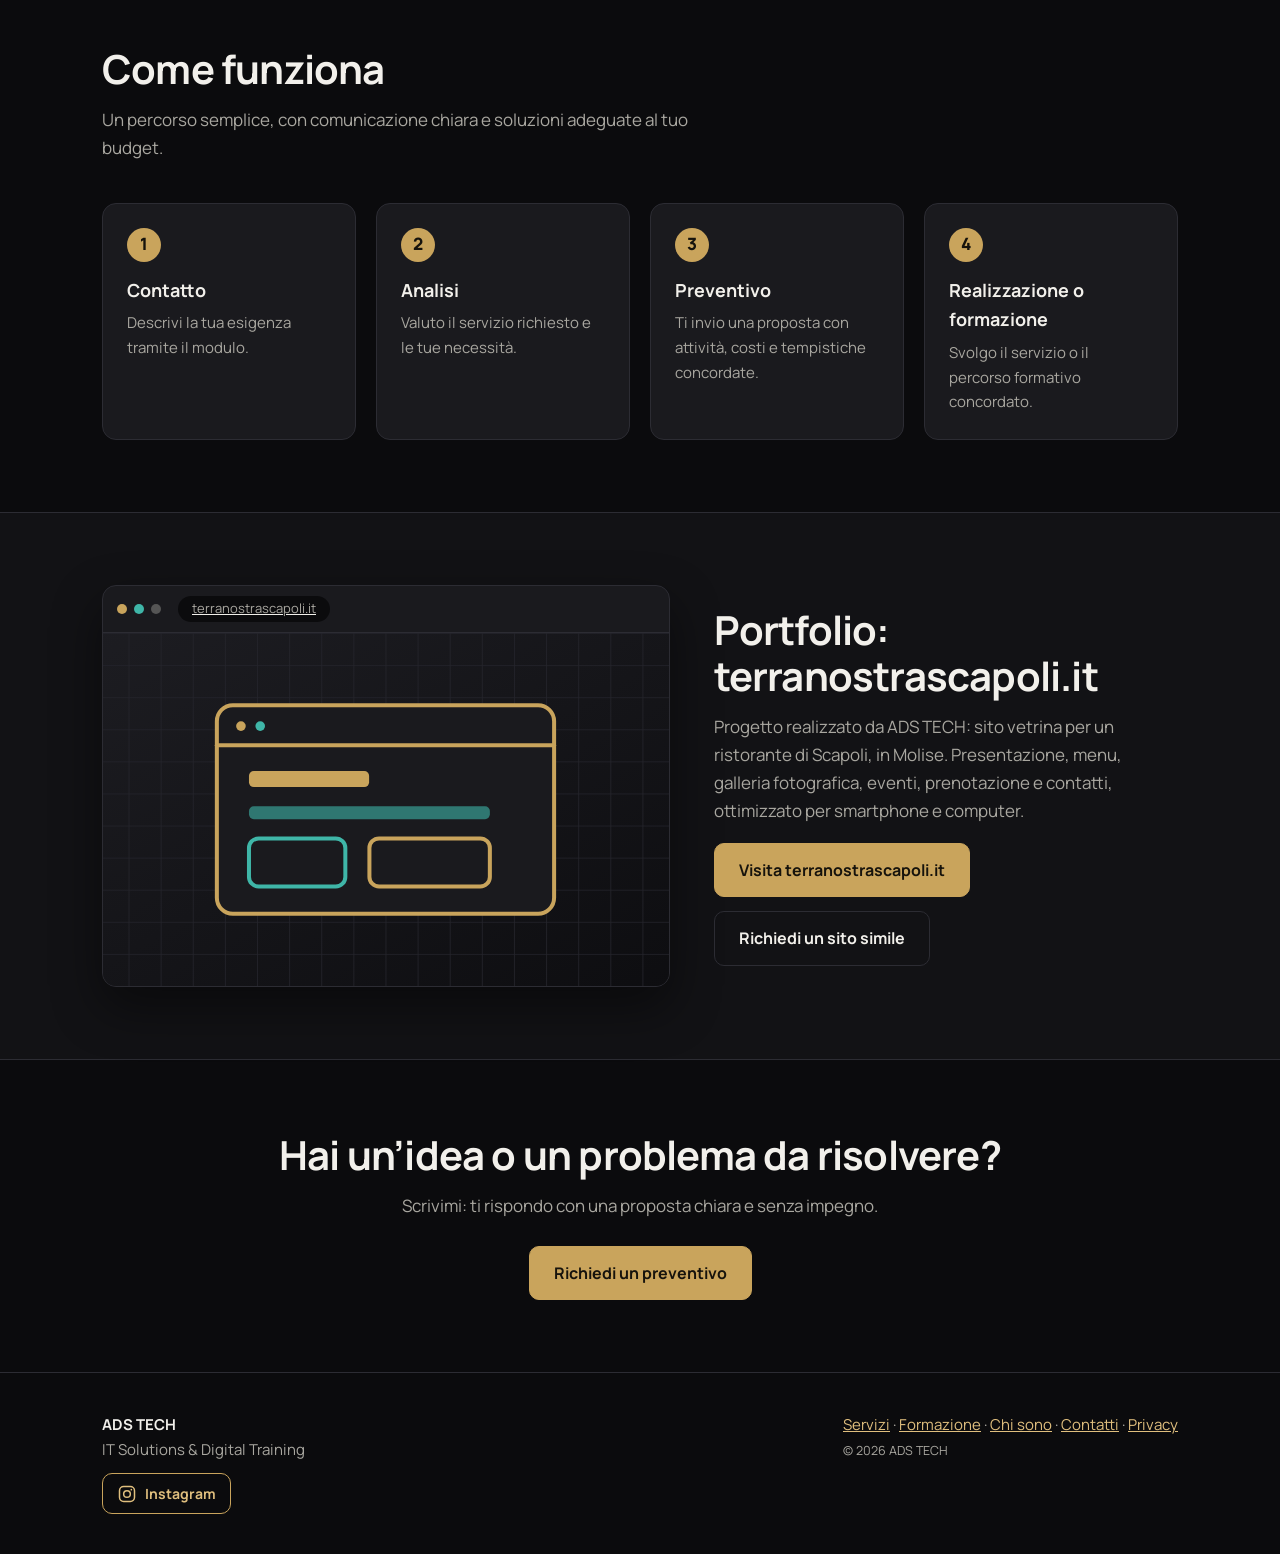
==== commit 4bbd9554: "Add files via upload" ====
--- a/index.html
+++ b/index.html
@@ -3,12 +3,12 @@
 <head>
 <meta charset="utf-8">
 <meta name="viewport" content="width=device-width, initial-scale=1">
-<title>Antonio Di Sandro | IT Solutions & Digital Training</title>
-<meta name="description" content="Siti web, assistenza informatica, networking e corsi di formazione digitale per privati, professionisti e piccole imprese.">
-<meta name="author" content="Antonio Di Sandro">
-<meta property="og:title" content="Antonio Di Sandro | IT Solutions & Digital Training">
-<meta property="og:description" content="Siti web, assistenza informatica, networking e corsi di formazione digitale per privati, professionisti e piccole imprese.">
-<meta property="og:type" content="website">
+<title>ADS TECH | Servizi informatici, siti web, networking e intelligenza artificiale</title>
+<meta name="description" content="ADS TECH: servizi informatici, creazione siti web, networking e intelligenza artificiale per privati, professionisti e piccole imprese.">
+<meta name="author" content="ADS TECH">
+<meta property="og:title" content="ADS TECH | Servizi informatici, siti web, networking e intelligenza artificiale">
+<meta property="og:description" content="ADS TECH: servizi informatici, creazione siti web, networking e intelligenza artificiale per privati, professionisti e piccole imprese.">
+<meta property="og:type" content="website"><meta property="og:site_name" content="ADS TECH">
 <meta name="theme-color" content="#0b0b0d">
 <link rel="preconnect" href="https://fonts.googleapis.com"><link rel="preconnect" href="https://fonts.gstatic.com" crossorigin>
 <link href="https://fonts.googleapis.com/css2?family=Manrope:wght@400;500;700;800&display=swap" rel="stylesheet">
@@ -16,18 +16,18 @@
 </head>
 <body>
 <header><div class="wrap nav">
-<a class="logo" href="index.html">Antonio <span>Di Sandro</span></a>
+<a class="logo" href="index.html">ADS <span>TECH</span></a>
 <nav aria-label="Principale"><button class="menu-btn" id="menuBtn" aria-expanded="false" aria-controls="menu">Menu</button>
 <ul id="menu">
 <li><a href="index.html" aria-current="page">Home</a></li><li><a href="servizi.html" >Servizi</a></li><li><a href="formazione.html" >Formazione</a></li><li><a href="chi-sono.html" >Chi sono</a></li><li><a href="contatti.html" >Contatti</a></li>
-</ul></nav></div></header>
+</ul><a class="ig-btn" href="https://www.instagram.com/disandro.tech?cplk=MXMwYnIwM2o0bHpkdw%3D%3D&amp;utm_source=qr" target="_blank" rel="noopener" aria-label="ADS TECH su Instagram"><svg viewBox="0 0 24 24" aria-hidden="true"><rect x="3" y="3" width="18" height="18" rx="5"/><circle cx="12" cy="12" r="4"/><circle cx="17.2" cy="6.8" r="1" fill="currentColor" stroke="none"/></svg><span>Instagram</span></a></nav></div></header>
 <main>
 <div class="hero"><canvas id="bg" aria-hidden="true"></canvas><div class="wrap grid">
 <div class="intro">
-<h1>IT Solutions &amp; Digital Training</h1>
+<h1><span class="kicker">ADS TECH</span>IT Solutions &amp; Digital Training</h1>
 <p class="sub">Soluzioni informatiche e formazione digitale per privati, professionisti e piccole imprese.</p>
 <p class="rot">Ti aiuto con <b id="rot"></b></p>
-<p>Mi chiamo Antonio Di Sandro e mi occupo di informatica, soluzioni digitali e formazione tecnologica. Il mio percorso unisce esperienza pratica in ambito IT, studi universitari in Informatica e Ingegneria Informatica e una forte passione per le tecnologie e l’innovazione.</p>
+<p>Mi chiamo Antonio Di Sandro e con ADS TECH mi occupo di informatica, soluzioni digitali e formazione tecnologica. Il mio percorso unisce esperienza pratica in ambito IT, studi universitari in Informatica e Ingegneria Informatica e una forte passione per le tecnologie e l’innovazione.</p>
 <p>Offro servizi informatici e percorsi formativi pensati per aiutare persone e attività a utilizzare la tecnologia in modo più efficace, consapevole e sicuro.</p>
 <div class="cta"><a class="btn btn-primary" href="servizi.html">Scopri i servizi</a><a class="btn btn-ghost" href="contatti.html">Richiedi un preventivo</a></div>
 </div>
@@ -43,15 +43,15 @@
 </div></div></section>
 <section><div class="wrap"><h2>Come funziona</h2><p class="lead">Un percorso semplice, con comunicazione chiara e soluzioni adeguate al tuo budget.</p><ol class="steps"><li><h3>Contatto</h3><p>Descrivi la tua esigenza tramite il modulo.</p></li><li><h3>Analisi</h3><p>Valuto il servizio richiesto e le tue necessità.</p></li><li><h3>Preventivo</h3><p>Ti invio una proposta con attività, costi e tempistiche concordate.</p></li><li><h3>Realizzazione o formazione</h3><p>Svolgo il servizio o il percorso formativo concordato.</p></li></ol></div></section>
 <section class="alt" id="demo"><div class="wrap demo">
-<a class="browser" href="https://terranostrascapoli.it" target="_blank" rel="noopener" aria-label="Apri terranostrascapoli.it"><div class="bar"><i></i><i></i><i></i><span>terranostrascapoli.it</span></div><img src="https://terranostrascapoli.it/caption%281%29.jpg" alt="Anteprima del sito di dimostrazione terranostrascapoli.it" loading="lazy" onerror="this.onerror=null;this.src='img/web.svg'"></a>
-<div><h2>Sito di dimostrazione</h2><p class="lead" style="margin-bottom:18px">Un esempio concreto di sito vetrina per un ristorante: presentazione, menu, galleria fotografica, eventi, prenotazione e contatti, ottimizzato per smartphone e computer.</p>
-<div class="cta" style="margin-top:0"><a class="btn btn-primary" href="https://terranostrascapoli.it" target="_blank" rel="noopener">Visita terranostrascapoli.it</a><a class="btn btn-ghost" href="contatti.html?servizio=Realizzazione%20siti%20web">Richiedi un sito simile</a></div></div>
+<a class="browser" href="https://terranostrascapoli.it/" target="_blank" rel="noopener" aria-label="Apri terranostrascapoli.it, progetto realizzato da ADS TECH"><div class="bar"><i></i><i></i><i></i><span>terranostrascapoli.it</span></div><img src="https://terranostrascapoli.it/caption%281%29.jpg" alt="Anteprima del progetto terranostrascapoli.it realizzato da ADS TECH" loading="lazy" onerror="this.onerror=null;this.src='web.svg'"></a>
+<div><h2>Portfolio: terranostrascapoli.it</h2><p class="lead" style="margin-bottom:18px">Progetto realizzato da ADS TECH: sito vetrina per un ristorante di Scapoli, in Molise. Presentazione, menu, galleria fotografica, eventi, prenotazione e contatti, ottimizzato per smartphone e computer.</p>
+<div class="cta" style="margin-top:0"><a class="btn btn-primary" href="https://terranostrascapoli.it/" target="_blank" rel="noopener">Visita terranostrascapoli.it</a><a class="btn btn-ghost" href="contatti.html?servizio=Realizzazione%20siti%20web">Richiedi un sito simile</a></div></div>
 </div></section>
 <section class="band"><div class="wrap"><h2>Hai un’idea o un problema da risolvere?</h2><p class="lead">Scrivimi: ti rispondo con una proposta chiara e senza impegno.</p><a class="btn btn-primary" href="contatti.html">Richiedi un preventivo</a></div></section>
 </main>
 <footer><div class="wrap foot">
-<div><b style="color:var(--text)">Antonio Di Sandro</b><br>IT Solutions &amp; Digital Training</div>
-<div><a href="servizi.html">Servizi</a> · <a href="formazione.html">Formazione</a> · <a href="chi-sono.html">Chi sono</a> · <a href="contatti.html">Contatti</a> · <a href="contatti.html#privacy">Privacy</a><br><!-- Aggiungere qui P.IVA / dati fiscali quando disponibili --><small>© <span id="y"></span> Antonio Di Sandro</small></div>
+<div><b style="color:var(--text)">ADS TECH</b><br>IT Solutions &amp; Digital Training<br><a class="ig-btn ig-f" href="https://www.instagram.com/disandro.tech?cplk=MXMwYnIwM2o0bHpkdw%3D%3D&amp;utm_source=qr" target="_blank" rel="noopener" aria-label="ADS TECH su Instagram"><svg viewBox="0 0 24 24" aria-hidden="true"><rect x="3" y="3" width="18" height="18" rx="5"/><circle cx="12" cy="12" r="4"/><circle cx="17.2" cy="6.8" r="1" fill="currentColor" stroke="none"/></svg><span>Instagram</span></a></div>
+<div><a href="servizi.html">Servizi</a> · <a href="formazione.html">Formazione</a> · <a href="chi-sono.html">Chi sono</a> · <a href="contatti.html">Contatti</a> · <a href="contatti.html#privacy">Privacy</a><br><!-- Aggiungere qui P.IVA / dati fiscali quando disponibili --><small>© <span id="y"></span> ADS TECH</small></div>
 </div></footer>
 <script src="effects.js" defer></script>
 <script src="script.js"></script>
--- a/style.css
+++ b/style.css
@@ -112,3 +112,12 @@
 .bar span{margin-left:10px;background:var(--bg);border-radius:20px;padding:2px 14px;font-size:13px;color:var(--muted)}
 .browser img{display:block;width:100%;aspect-ratio:16/10;object-fit:cover}
 @media(max-width:860px){.demo{grid-template-columns:1fr}}
+
+nav{display:flex;align-items:center;gap:20px}
+.ig-btn{display:inline-flex;align-items:center;gap:8px;padding:8px 14px;border:1px solid var(--gold);border-radius:10px;color:var(--gold2);text-decoration:none;font-weight:700;font-size:14px;transition:background .2s,color .2s}
+.ig-btn svg{width:20px;height:20px;fill:none;stroke:currentColor;stroke-width:1.8;stroke-linecap:round;stroke-linejoin:round}
+.ig-btn:hover{background:var(--gold);color:#16130c}
+footer .ig-btn{margin-top:10px}
+.social{margin-top:26px;display:flex;align-items:center;gap:16px;flex-wrap:wrap;color:var(--muted)}
+.kicker{display:block;font-size:.34em;letter-spacing:.2em;color:var(--gold);margin-bottom:12px;font-weight:700}
+@media(max-width:520px){header .ig-btn span{display:none}header .ig-btn{padding:9px}.nav{gap:10px}}
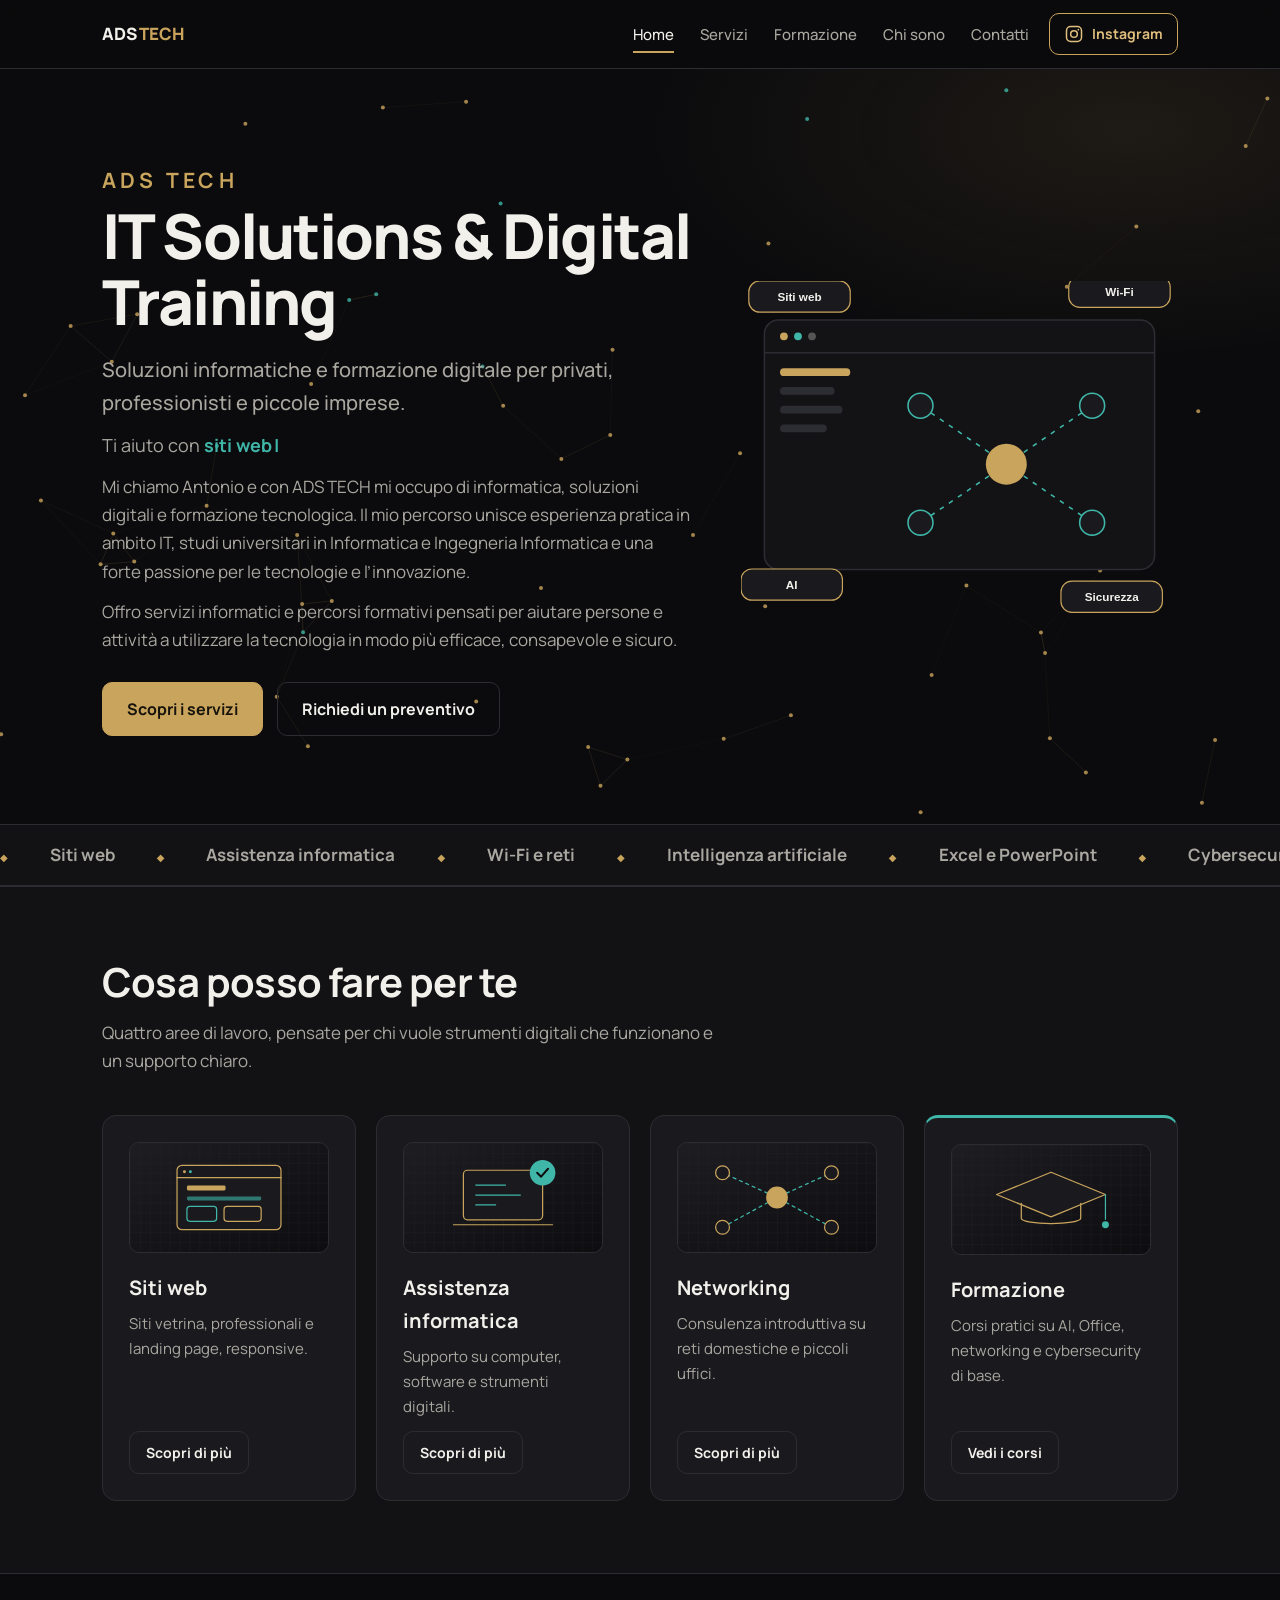
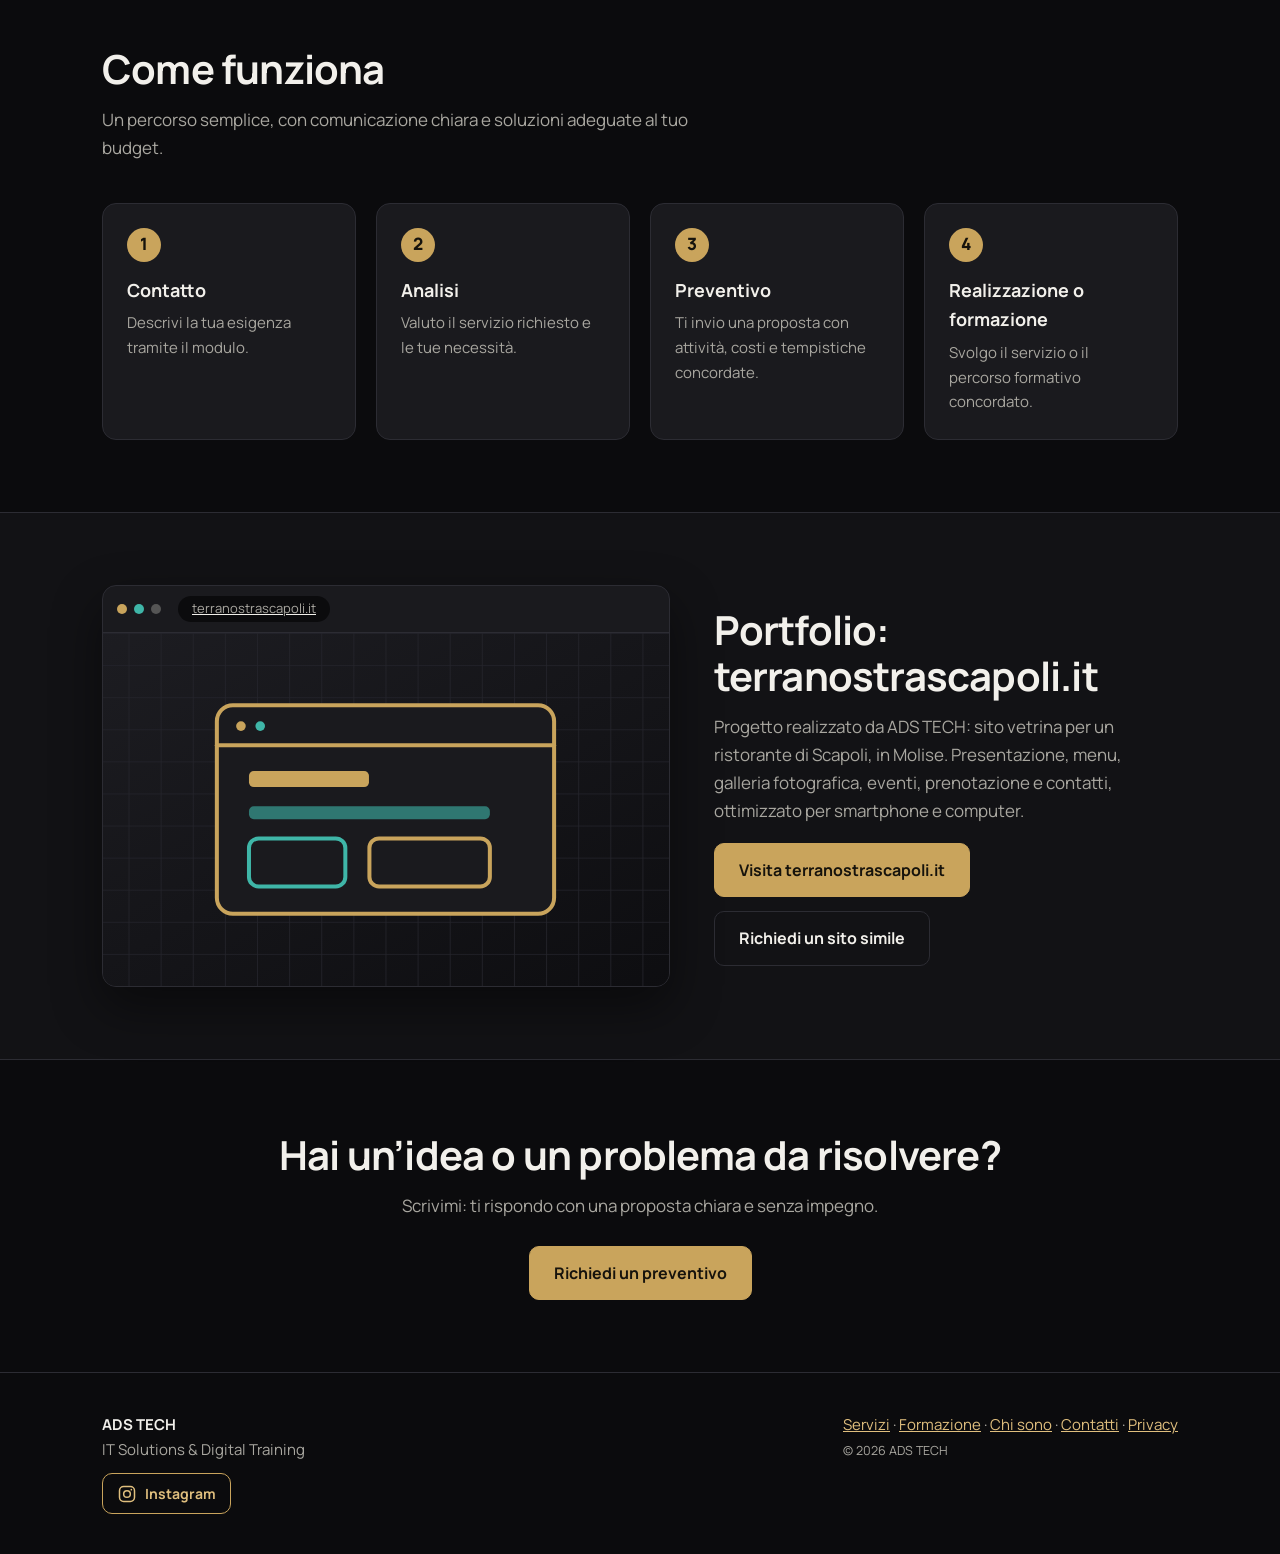
==== commit 51f7a0c2: "Update introduction paragraph for clarity" ====
--- a/index.html
+++ b/index.html
@@ -27,7 +27,7 @@
 <h1><span class="kicker">ADS TECH</span>IT Solutions &amp; Digital Training</h1>
 <p class="sub">Soluzioni informatiche e formazione digitale per privati, professionisti e piccole imprese.</p>
 <p class="rot">Ti aiuto con <b id="rot"></b></p>
-<p>Mi chiamo Antonio Di Sandro e con ADS TECH mi occupo di informatica, soluzioni digitali e formazione tecnologica. Il mio percorso unisce esperienza pratica in ambito IT, studi universitari in Informatica e Ingegneria Informatica e una forte passione per le tecnologie e l’innovazione.</p>
+<p>Mi chiamo Antonio e con ADS TECH mi occupo di informatica, soluzioni digitali e formazione tecnologica. Il mio percorso unisce esperienza pratica in ambito IT, studi universitari in Informatica e Ingegneria Informatica e una forte passione per le tecnologie e l’innovazione.</p>
 <p>Offro servizi informatici e percorsi formativi pensati per aiutare persone e attività a utilizzare la tecnologia in modo più efficace, consapevole e sicuro.</p>
 <div class="cta"><a class="btn btn-primary" href="servizi.html">Scopri i servizi</a><a class="btn btn-ghost" href="contatti.html">Richiedi un preventivo</a></div>
 </div>
